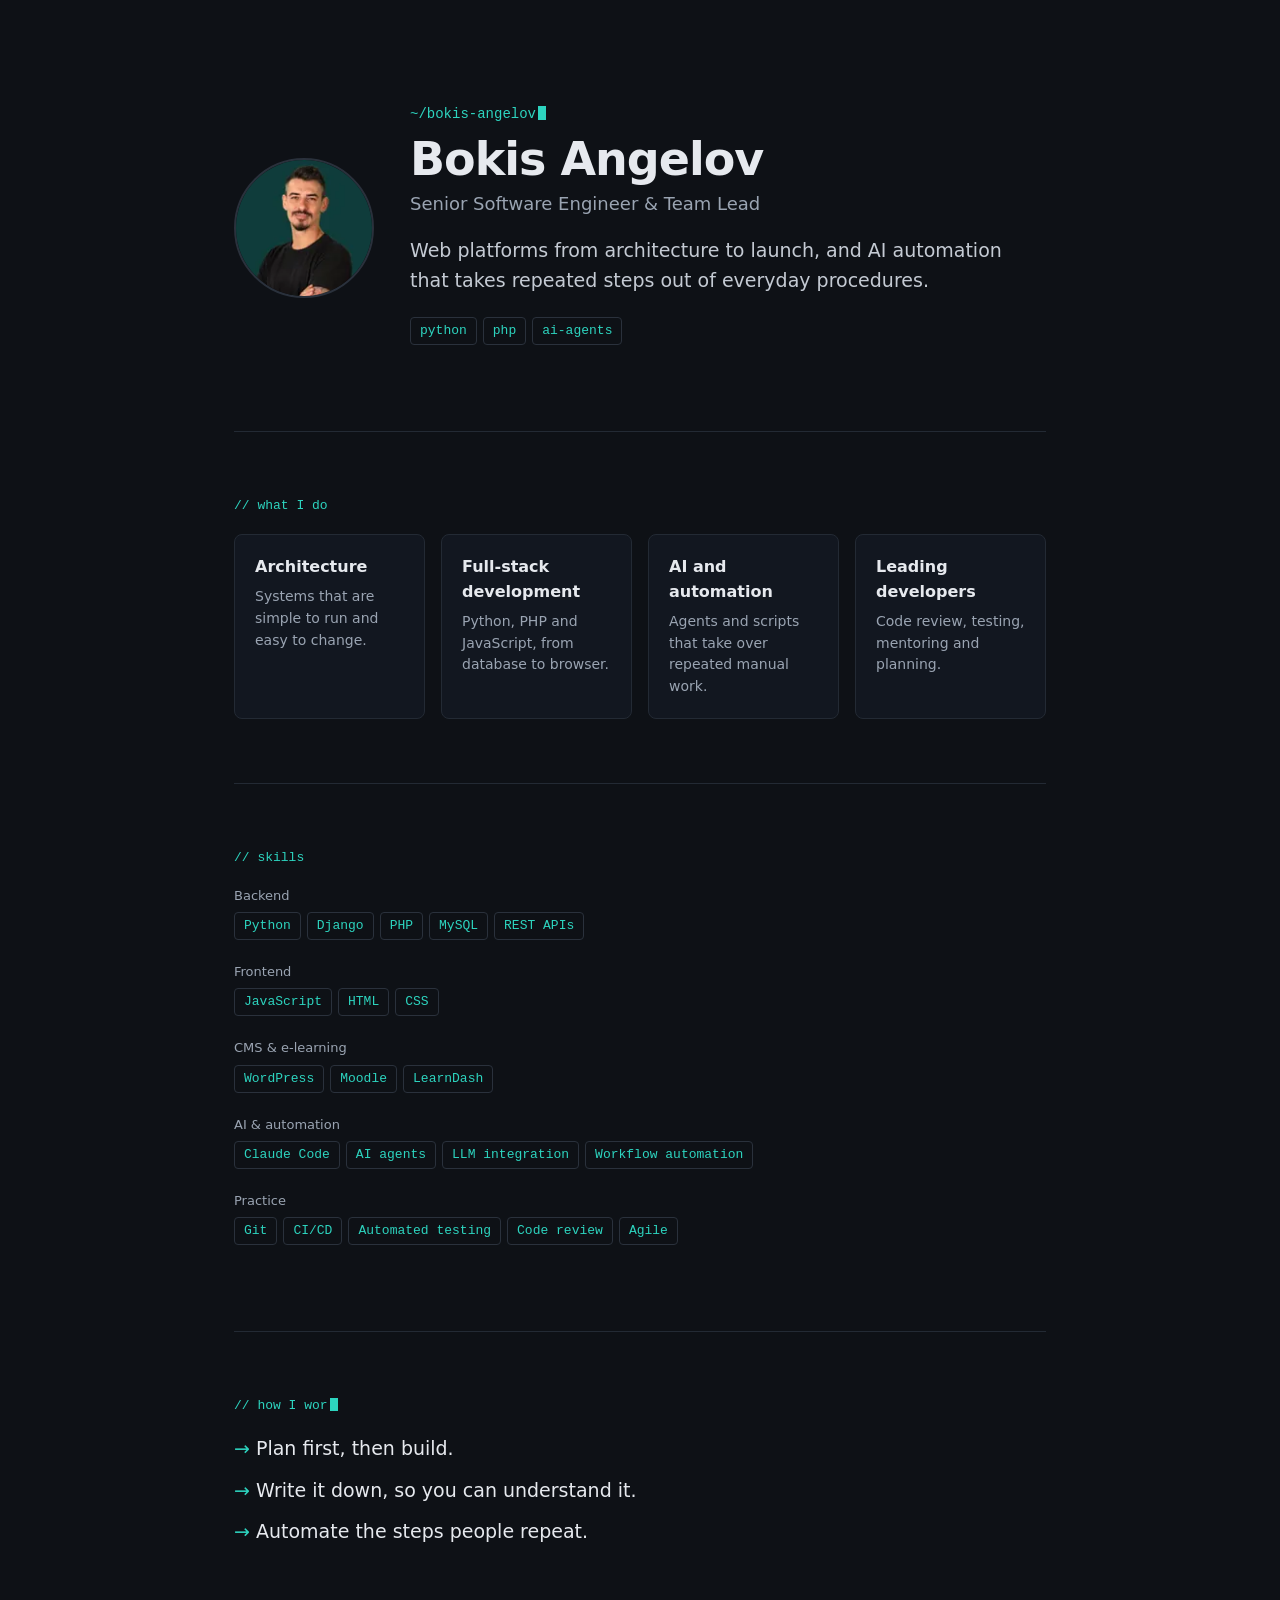
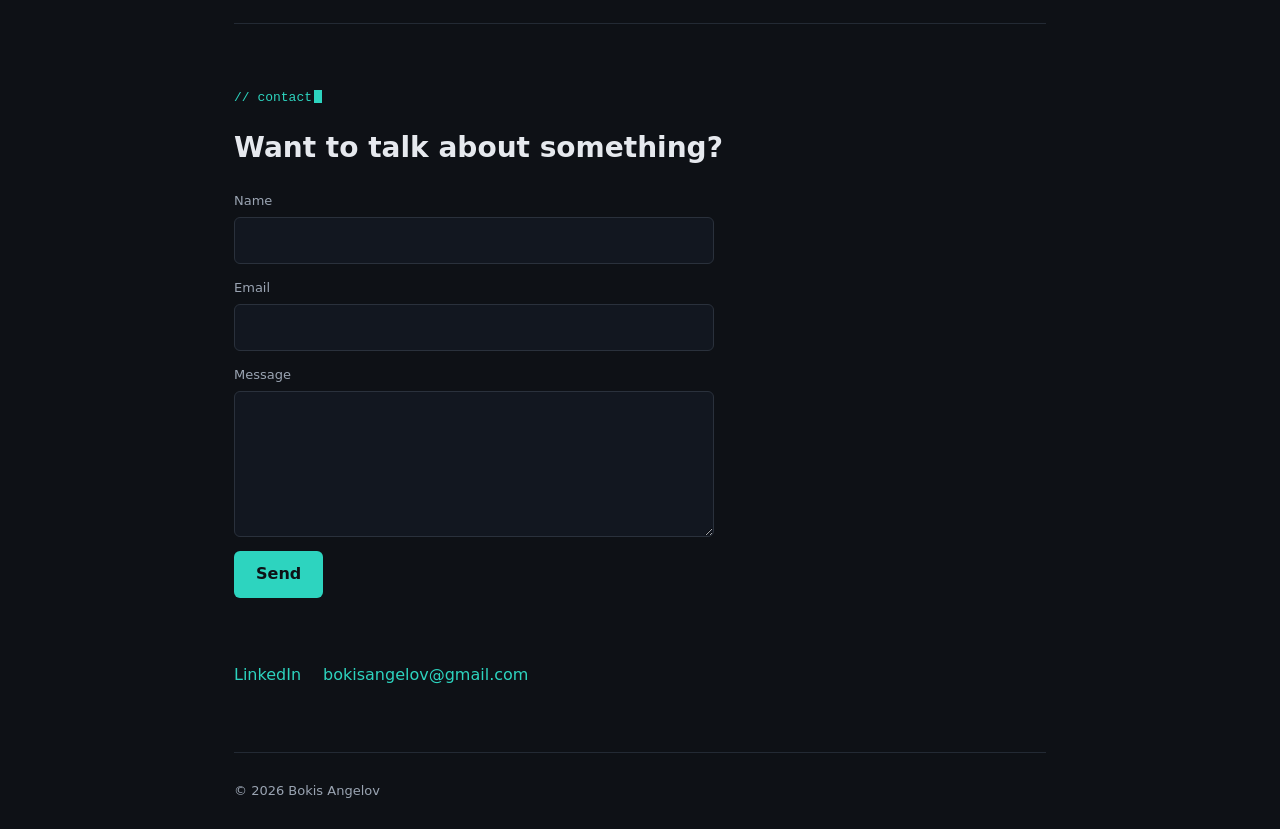
==== index.html @ 65fab708 "feat: type section labels when they scroll into view Co-Authored-By: Claude Opus 5.5 <noreply@anthro" ====
<!doctype html>
<html lang="en">
<head>
  <meta charset="utf-8">
  <meta name="viewport" content="width=device-width, initial-scale=1">
  <script>document.documentElement.classList.add('js'); window.jsFallback = setTimeout(function () { document.documentElement.classList.remove('js') }, 3000)</script>
  <title>Bokis Angelov — Senior Software Engineer &amp; Team Lead</title>
  <meta name="description" content="Senior software engineer and team lead. Web platforms from architecture to launch, and AI automation for everyday procedures.">
  <link rel="canonical" href="https://bokisangelov.com/">
  <meta property="og:type" content="website">
  <meta property="og:title" content="Bokis Angelov — Senior Software Engineer &amp; Team Lead">
  <meta property="og:description" content="Web platforms from architecture to launch, and AI automation that takes repeated steps out of everyday procedures.">
  <meta property="og:image" content="https://bokisangelov.com/img/og.png">
  <meta property="og:url" content="https://bokisangelov.com/">
  <meta name="twitter:card" content="summary_large_image">
  <meta name="theme-color" content="#0e1116">
  <link rel="icon" href="favicon.ico" sizes="any">
  <link rel="icon" href="favicon.svg" type="image/svg+xml">
  <link rel="apple-touch-icon" href="apple-touch-icon.png">
  <link rel="stylesheet" href="css/style.css">
  <script src="js/main.js" defer></script>
</head>
<body>
  <main class="wrap">

    <header class="hero">
      <picture>
        <source type="image/webp" srcset="img/photo-140.webp 1x, img/photo-280.webp 2x">
        <img class="photo" src="img/photo-140.jpg" srcset="img/photo-280.jpg 2x" width="140" height="140" alt="Bokis Angelov">
      </picture>
      <div>
        <p class="path mono"><span id="typed">~/bokis-angelov</span><span class="cursor" aria-hidden="true"></span></p>
        <h1>Bokis Angelov</h1>
        <p class="sub">Senior Software Engineer &amp; Team Lead</p>
        <p class="lead">Web platforms from architecture to launch, and AI automation that takes repeated steps out of everyday procedures.</p>
        <ul class="tags" aria-label="Focus">
          <li class="tag">python</li><li class="tag">php</li><li class="tag">ai-agents</li>
        </ul>
      </div>
    </header>

    <section aria-labelledby="h-what">
      <h2 id="h-what" class="label reveal" data-type>// what I do</h2>
      <div class="grid">
        <article class="box reveal"><h3>Architecture</h3><p>Systems that are simple to run and easy to change.</p></article>
        <article class="box reveal"><h3>Full-stack development</h3><p>Python, PHP and JavaScript, from database to browser.</p></article>
        <article class="box reveal"><h3>AI and automation</h3><p>Agents and scripts that take over repeated manual work.</p></article>
        <article class="box reveal"><h3>Leading developers</h3><p>Code review, testing, mentoring and planning.</p></article>
      </div>
    </section>

    <section aria-labelledby="h-skills">
      <h2 id="h-skills" class="label reveal" data-type>// skills</h2>
      <dl class="skills">
        <div class="row reveal"><dt>Backend</dt><dd><span class="tag">Python</span><span class="tag">Django</span><span class="tag">PHP</span><span class="tag">MySQL</span><span class="tag">REST APIs</span></dd></div>
        <div class="row reveal"><dt>Frontend</dt><dd><span class="tag">JavaScript</span><span class="tag">HTML</span><span class="tag">CSS</span></dd></div>
        <div class="row reveal"><dt>CMS &amp; e-learning</dt><dd><span class="tag">WordPress</span><span class="tag">Moodle</span><span class="tag">LearnDash</span></dd></div>
        <div class="row reveal"><dt>AI &amp; automation</dt><dd><span class="tag">Claude Code</span><span class="tag">AI agents</span><span class="tag">LLM integration</span><span class="tag">Workflow automation</span></dd></div>
        <div class="row reveal"><dt>Practice</dt><dd><span class="tag">Git</span><span class="tag">CI/CD</span><span class="tag">Automated testing</span><span class="tag">Code review</span><span class="tag">Agile</span></dd></div>
      </dl>
    </section>

    <section class="how" aria-labelledby="h-how">
      <h2 id="h-how" class="label reveal" data-type>// how I work</h2>
      <ul>
        <li class="reveal">Plan first, then build.</li>
        <li class="reveal">Write it down, so you can understand it.</li>
        <li class="reveal">Automate the steps people repeat.</li>
      </ul>
    </section>

    <section aria-labelledby="h-contact">
      <p class="label reveal" data-type>// contact</p>
      <h2 id="h-contact" class="reveal">Want to talk about something?</h2>
      <form id="contact-form" class="reveal" action="https://api.web3forms.com/submit" method="POST">
        <input type="hidden" name="access_key" value="5f452f17-3522-4681-bc66-075861c9c717">
        <input type="hidden" name="subject" value="New message from bokisangelov.com">
        <input type="hidden" name="from_name" value="bokisangelov.com">
        <input type="checkbox" name="botcheck" class="hp" tabindex="-1" autocomplete="off" aria-hidden="true">
        <label for="f-name">Name</label>
        <input id="f-name" name="name" type="text" autocomplete="name" required>
        <label for="f-email">Email</label>
        <input id="f-email" name="email" type="email" autocomplete="email" required>
        <label for="f-message">Message</label>
        <textarea id="f-message" name="message" rows="5" required></textarea>
        <button type="submit">Send</button>
        <p id="form-status" role="status" aria-live="polite"></p>
      </form>
      <p class="links reveal">
        <a href="https://www.linkedin.com/in/bokis-angelov/" rel="me">LinkedIn</a>
        <a href="mailto:bokisangelov@gmail.com">bokisangelov@gmail.com</a>
      </p>
    </section>

  </main>
  <footer class="wrap"><p>© 2026 Bokis Angelov</p></footer>
</body>
</html>
---- css/style.css ----
:root {
  --bg: #0e1116;
  --block: #121720;
  --line: #232a34;
  --line-2: #2a313c;
  --text: #e6e9ee;
  --muted: #9aa4b2;
  --soft: #c4cad3;
  --accent: #2dd4bf;
  --mono: ui-monospace, "Cascadia Code", Consolas, "SFMono-Regular", Menlo, monospace;
  color-scheme: dark;
}

*, *::before, *::after { box-sizing: border-box; }

body {
  margin: 0;
  background: var(--bg);
  color: var(--text);
  font: 16px/1.55 system-ui, -apple-system, "Segoe UI", Roboto, "Helvetica Neue", Arial, sans-serif;
  -webkit-font-smoothing: antialiased;
}

.wrap { max-width: 860px; margin: 0 auto; padding: 0 24px; }
.mono { font-family: var(--mono); }

a { color: var(--accent); text-decoration: none; }
a:hover { text-decoration: underline; }
:focus-visible { outline: 2px solid var(--accent); outline-offset: 3px; border-radius: 4px; }

ul { list-style: none; margin: 0; padding: 0; }

/* --- hero --- */
.hero {
  display: flex;
  gap: 36px;
  align-items: center;
  padding: 104px 0 80px;
  border-bottom: 1px solid var(--line);
}
.photo {
  display: block;
  width: 140px;
  height: 140px;
  border-radius: 50%;
  border: 2px solid var(--line-2);
}
.path { color: var(--accent); font-size: 14px; margin: 0; min-height: 1.55em; }
h1 { font-size: 46px; line-height: 1.1; letter-spacing: -1px; margin: 8px 0 6px; }
.sub { color: var(--muted); font-size: 18px; margin: 0; }
.lead { color: var(--soft); font-size: 19px; max-width: 600px; margin: 18px 0 0; }
.tags { display: flex; flex-wrap: wrap; margin-top: 22px; }

.tag {
  display: inline-block;
  font-family: var(--mono);
  font-size: 13px;
  color: var(--accent);
  border: 1px solid var(--line-2);
  border-radius: 4px;
  padding: 3px 9px;
  margin: 0 6px 6px 0;
}

/* --- sections --- */
section { padding: 64px 0; border-bottom: 1px solid var(--line); }
.label {
  font-family: var(--mono);
  font-size: 13px;
  font-weight: 400;
  color: var(--accent);
  margin: 0 0 18px;
  min-height: 1.55em;
}
section h2:not(.label) { font-size: 28px; margin: 0 0 22px; }

.grid { display: grid; grid-template-columns: repeat(auto-fit, minmax(180px, 1fr)); gap: 16px; }
.box {
  background: var(--block);
  border: 1px solid var(--line);
  border-radius: 8px;
  padding: 20px;
}
.box h3 { font-size: 16px; margin: 0 0 6px; }
.box p { color: var(--muted); font-size: 14px; margin: 0; }

.skills { margin: 0; }
.row { margin-bottom: 16px; }
.row dt { color: var(--muted); font-size: 13px; margin-bottom: 6px; }
.row dd { margin: 0; }

.how li { font-size: 19px; margin-bottom: 12px; }
.how li::before { content: "→ "; color: var(--accent); }

/* --- contact --- */
form { max-width: 480px; }
label { display: block; color: var(--muted); font-size: 13px; margin: 0 0 6px; }
input, textarea {
  display: block;
  width: 100%;
  background: var(--block);
  color: var(--text);
  border: 1px solid var(--line-2);
  border-radius: 6px;
  padding: 10px 12px;
  font: inherit;
  margin: 0 0 14px;
}
textarea { resize: vertical; }
input:focus, textarea:focus { outline: none; border-color: var(--accent); }
.hp { position: absolute; left: -9999px; width: 1px; height: 1px; opacity: 0; }

button {
  background: var(--accent);
  color: var(--bg);
  border: 0;
  border-radius: 6px;
  padding: 11px 22px;
  font: inherit;
  font-weight: 700;
  cursor: pointer;
}
button:hover { filter: brightness(1.1); }
button:disabled { opacity: .6; cursor: wait; }

#form-status { min-height: 1.55em; margin: 14px 0 0; color: var(--muted); }
#form-status.ok { color: var(--accent); }
#form-status.err { color: #f59e8b; }

.links { margin: 26px 0 0; display: flex; flex-wrap: wrap; gap: 8px 22px; }

footer p { color: var(--muted); font-size: 13px; margin: 0; padding: 28px 0; }

/* --- phones --- */
@media (max-width: 640px) {
  .hero { flex-direction: column; align-items: flex-start; gap: 24px; padding: 64px 0 56px; }
  .photo { width: 112px; height: 112px; }
  h1 { font-size: 36px; }
  .lead { font-size: 17px; }
  section { padding: 48px 0; }
  .grid { grid-template-columns: 1fr 1fr; }
}
@media (max-width: 420px) {
  .grid { grid-template-columns: 1fr; }
}

/* --- motion (off for prefers-reduced-motion) --- */
.cursor {
  display: inline-block;
  width: 8px;
  height: 1em;
  margin-left: 2px;
  vertical-align: -2px;
  background: var(--accent);
}
@media (prefers-reduced-motion: no-preference) {
  .cursor { animation: blink 1s steps(1) infinite; }
  @keyframes blink { 50% { opacity: 0; } }

  .js .reveal { opacity: 0; transform: translateY(16px); transition: opacity .6s ease, transform .6s ease; }
  .js .reveal.in { opacity: 1; transform: none; }
  .grid .reveal:nth-child(2), .how li:nth-child(2) { transition-delay: .08s; }
  .grid .reveal:nth-child(3), .how li:nth-child(3) { transition-delay: .16s; }
  .grid .reveal:nth-child(4) { transition-delay: .24s; }

  .box { transition: border-color .25s, transform .25s; }
  .box:hover { border-color: var(--accent); }
  .js .box.reveal { transition: opacity .6s ease, transform .6s ease, border-color .25s; }
  .js .box.reveal.in:hover { transform: translateY(-2px); transition-delay: 0s; }
  .tag { transition: background-color .2s; }
  .tag:hover { background: #13302d; }
  input, textarea, button { transition: border-color .2s, filter .2s; }
}
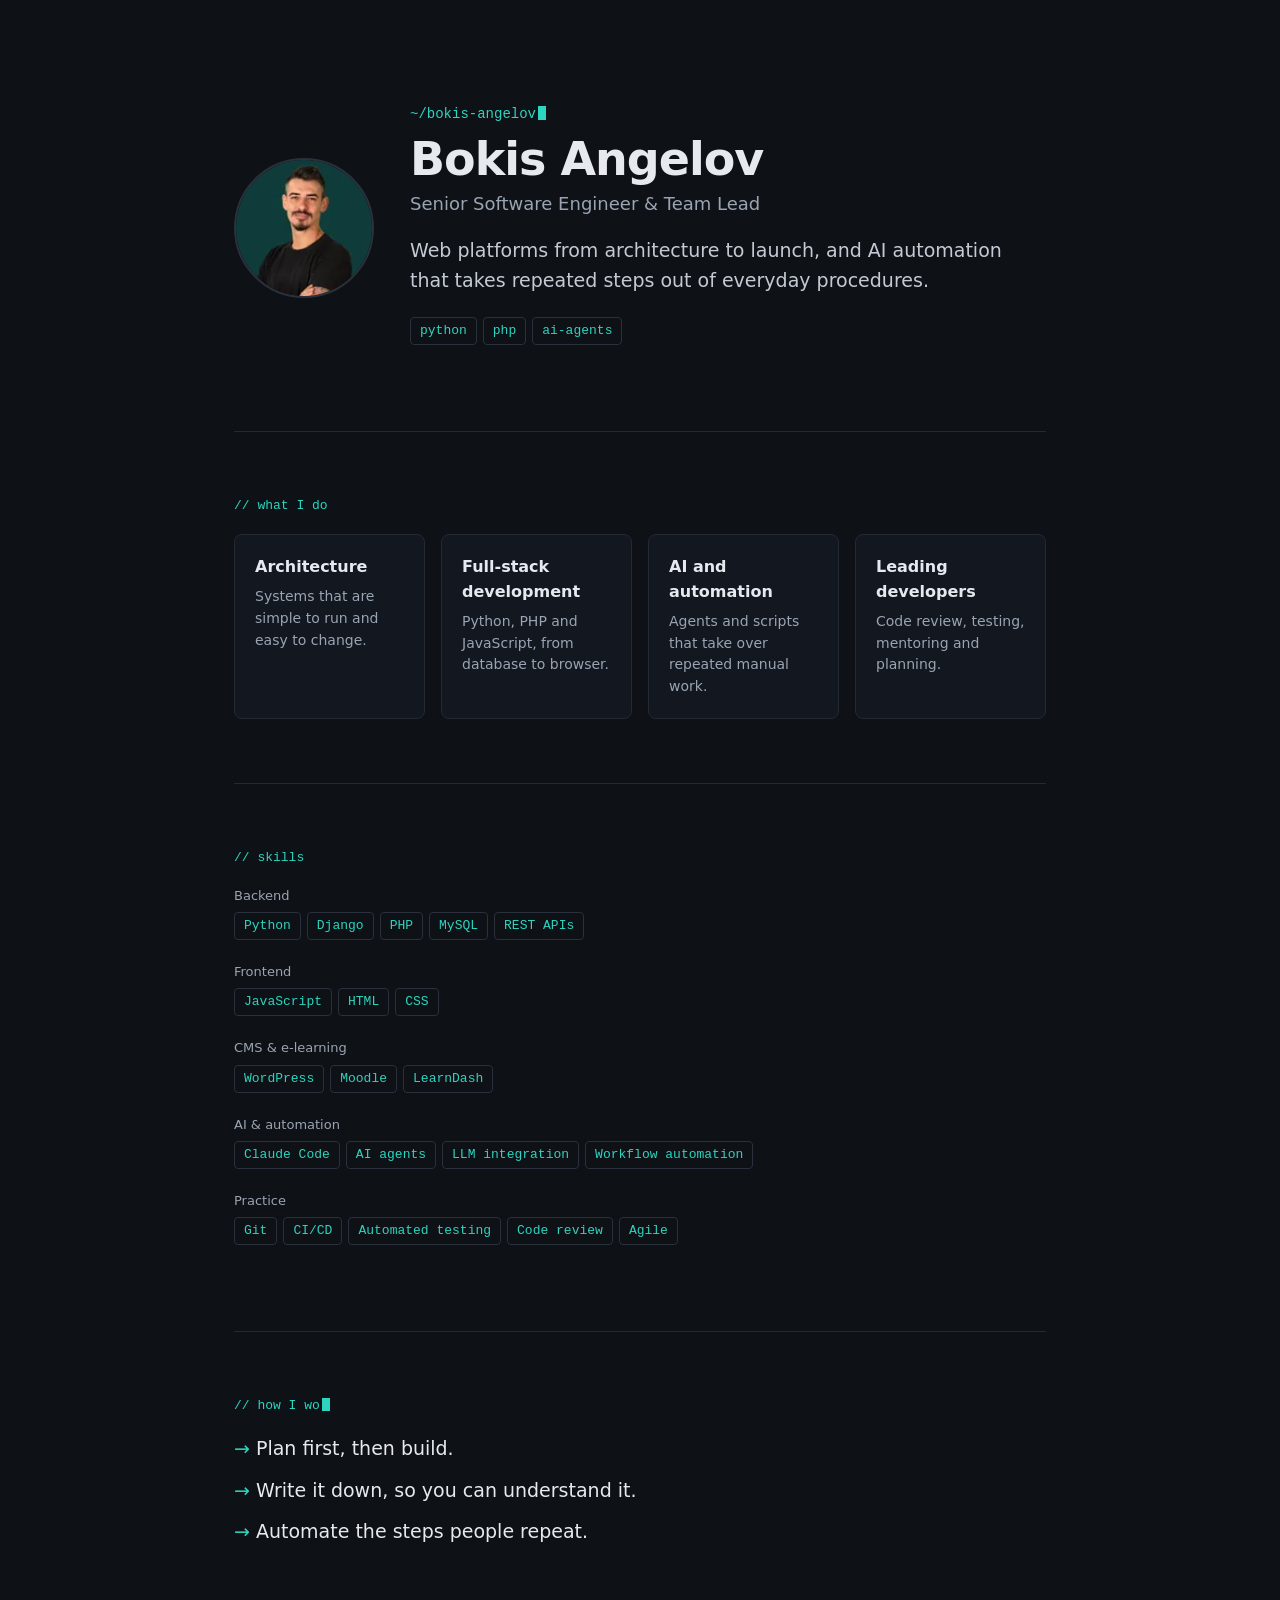
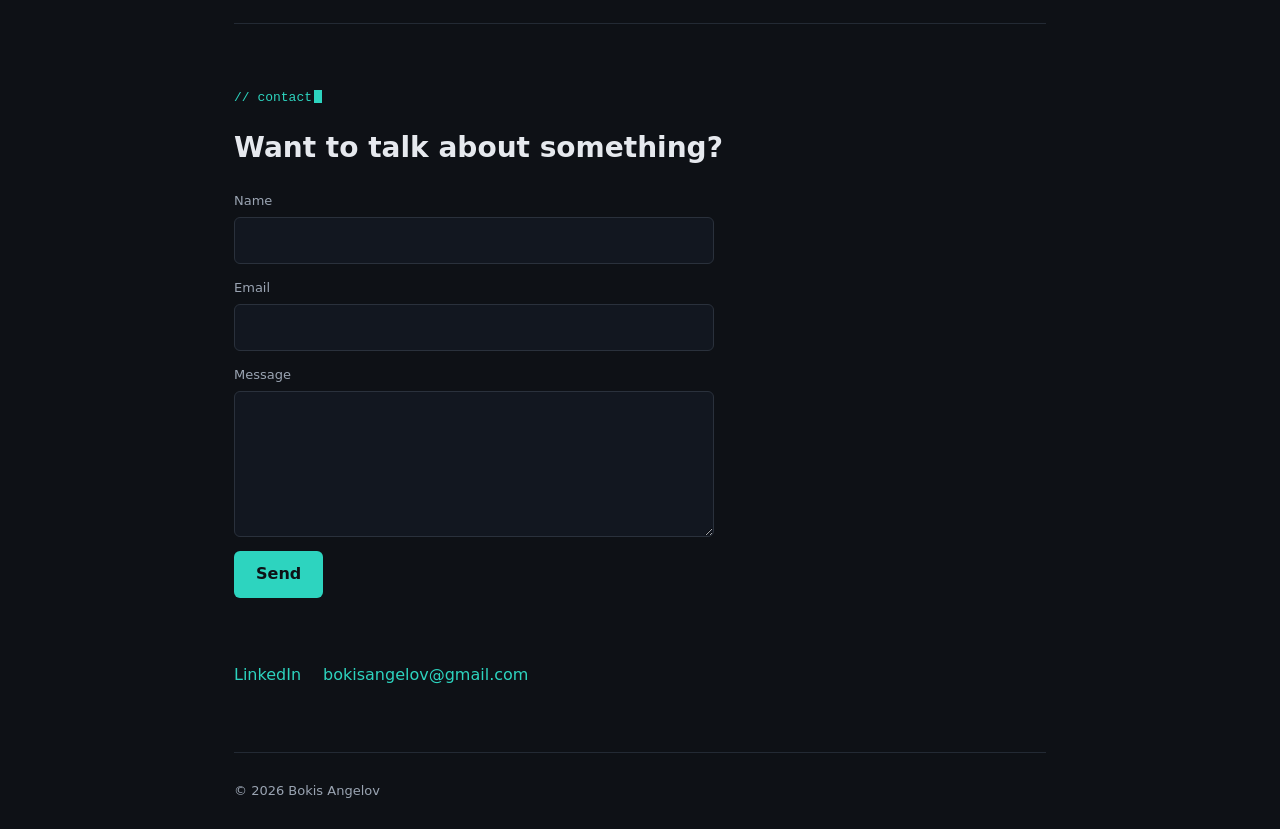
==== commit 273dba5e: "feat: GoatCounter analytics (cookie-free) Co-Authored-By: Claude Opus 5.5 <noreply@anthropic.com>" ====
--- a/index.html
+++ b/index.html
@@ -94,5 +94,6 @@
 
   </main>
   <footer class="wrap"><p>© 2026 Bokis Angelov</p></footer>
+  <script data-goatcounter="https://bokis.goatcounter.com/count" async src="https://gc.zgo.at/count.js"></script>
 </body>
 </html>
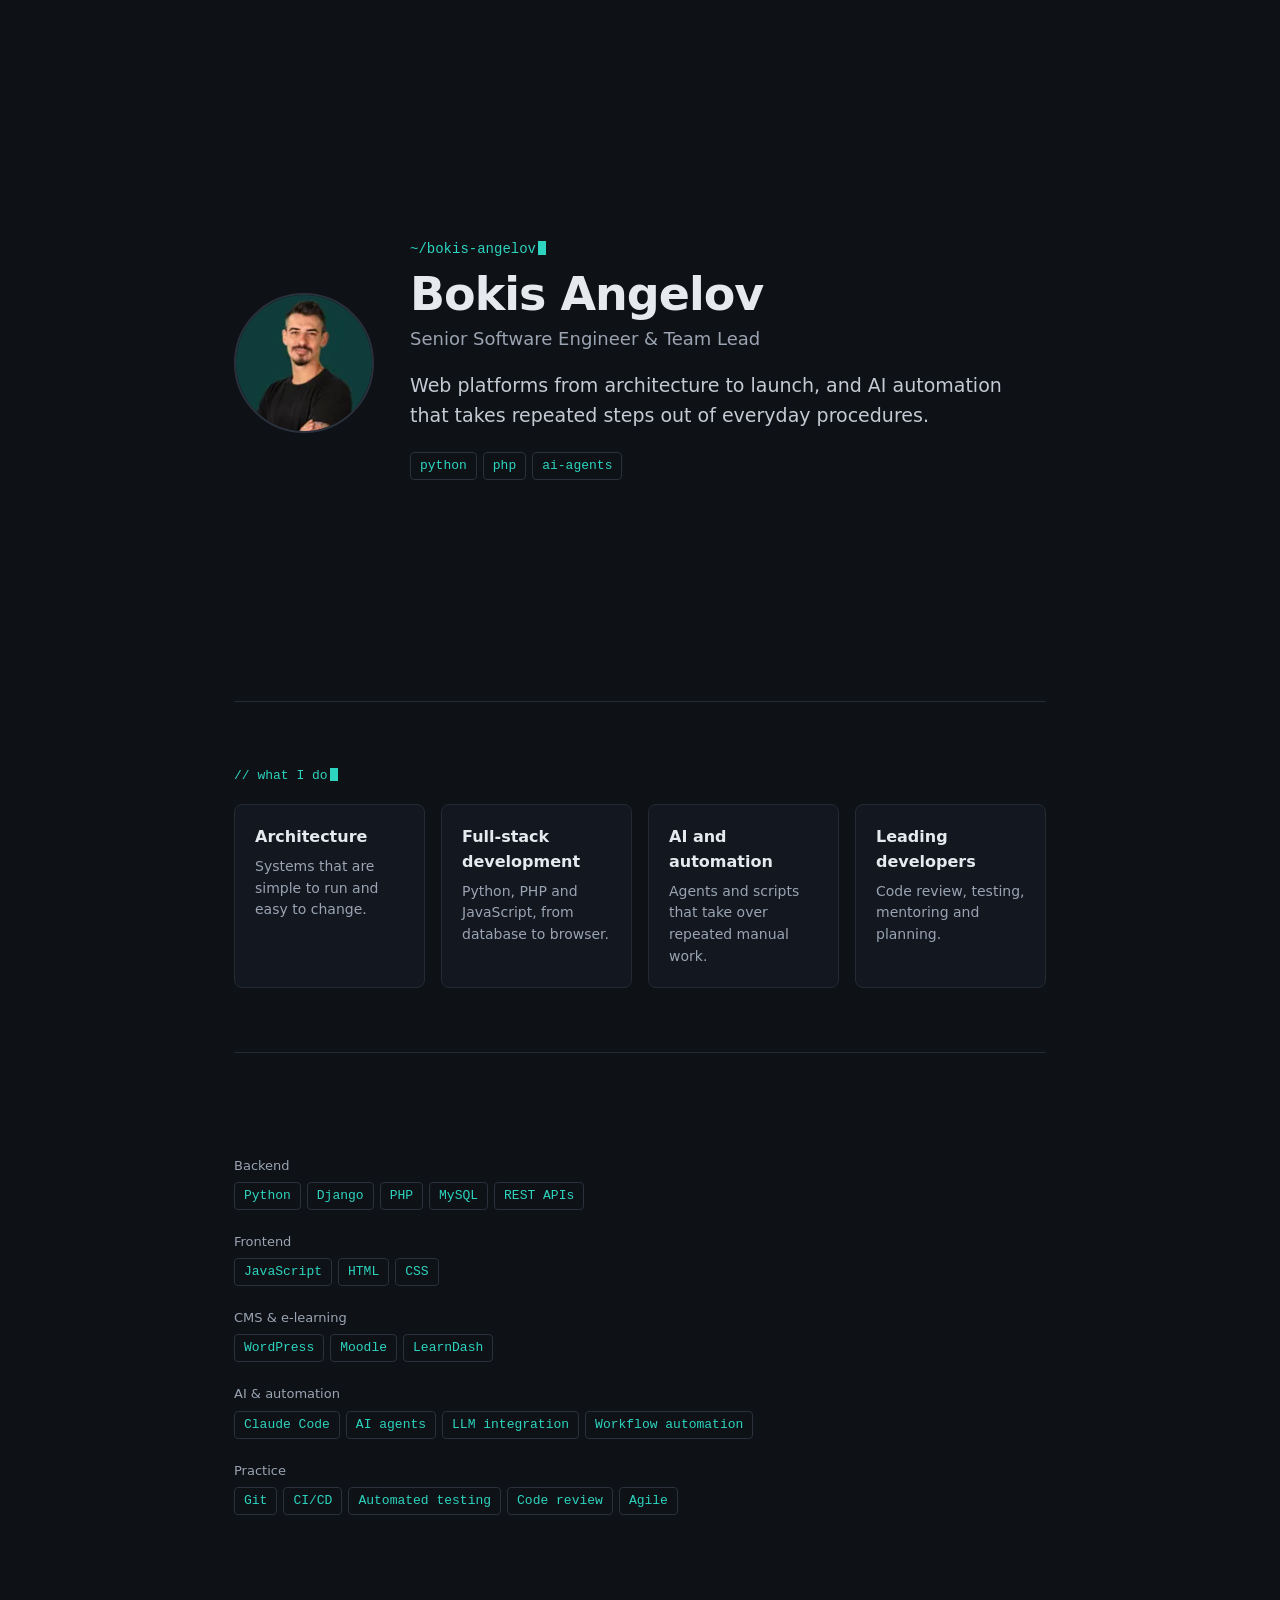
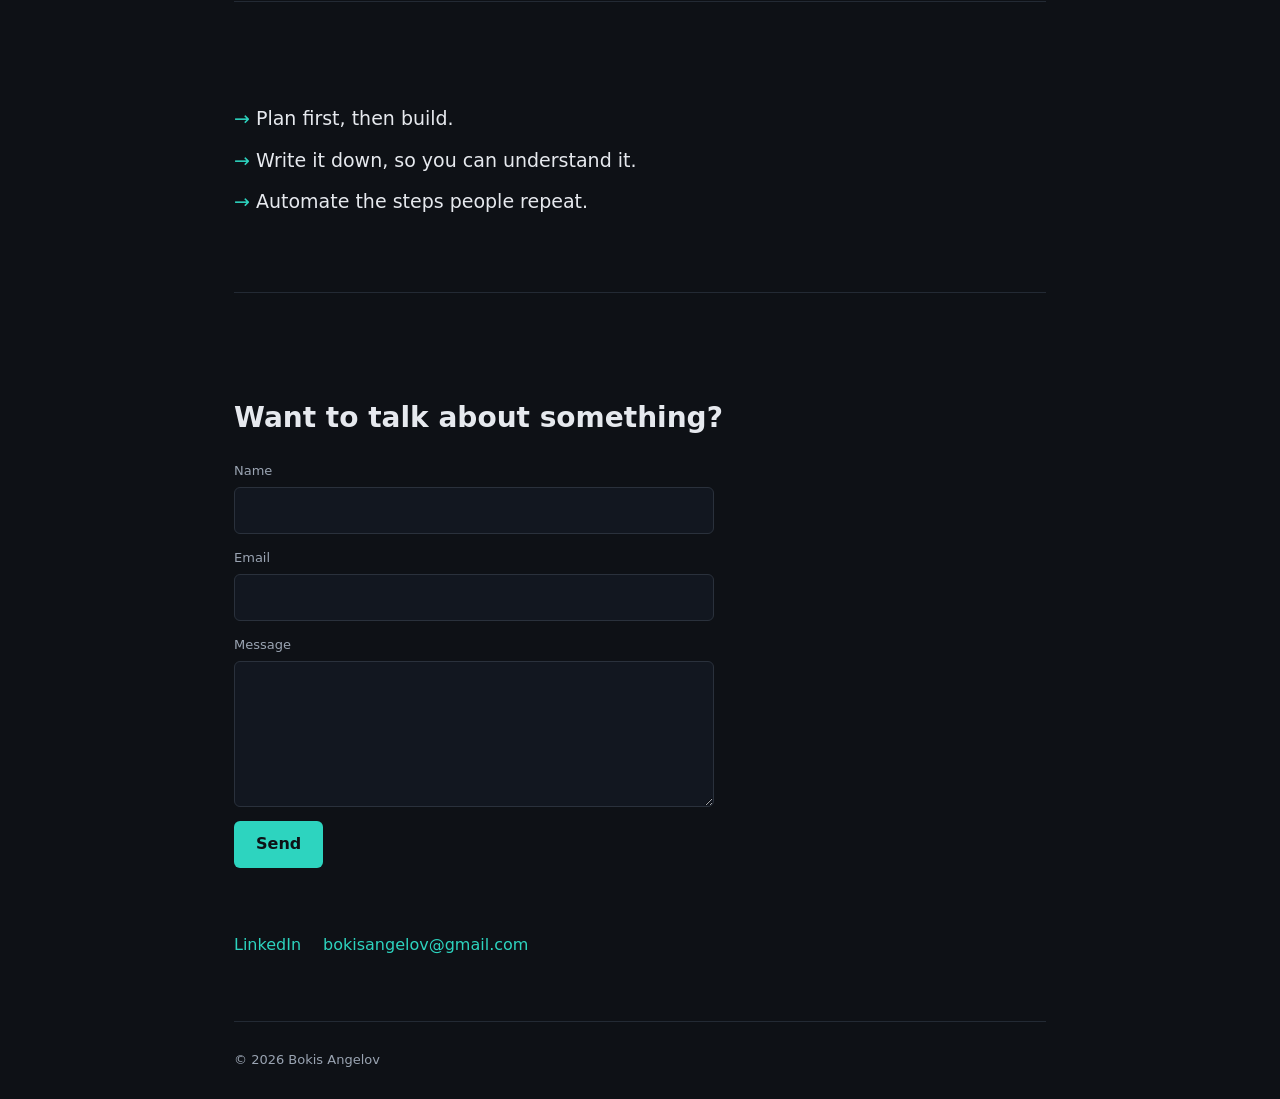
==== commit 061318c6: "fix: no-JS thank-you page, silent arrow for screen readers, 404 h1 Co-Authored-By: Claude Opus 5.5 <" ====
--- a/index.html
+++ b/index.html
@@ -76,6 +76,7 @@
         <input type="hidden" name="access_key" value="5f452f17-3522-4681-bc66-075861c9c717">
         <input type="hidden" name="subject" value="New message from bokisangelov.com">
         <input type="hidden" name="from_name" value="bokisangelov.com">
+        <input type="hidden" name="redirect" value="https://bokisangelov.com/thanks.html">
         <input type="checkbox" name="botcheck" class="hp" tabindex="-1" autocomplete="off" aria-hidden="true">
         <label for="f-name">Name</label>
         <input id="f-name" name="name" type="text" autocomplete="name" required>
--- a/css/style.css
+++ b/css/style.css
@@ -35,6 +35,9 @@
   display: flex;
   gap: 36px;
   align-items: center;
+  /* Tall enough that only the first section label is in view on load. */
+  min-height: 78vh;
+  min-height: 78svh;
   padding: 104px 0 80px;
   border-bottom: 1px solid var(--line);
 }
@@ -90,7 +93,7 @@
 .row dd { margin: 0; }
 
 .how li { font-size: 19px; margin-bottom: 12px; }
-.how li::before { content: "→ "; color: var(--accent); }
+.how li::before { content: "→ " / ""; color: var(--accent); }
 
 /* --- contact --- */
 form { max-width: 480px; }
@@ -133,7 +136,7 @@
 
 /* --- phones --- */
 @media (max-width: 640px) {
-  .hero { flex-direction: column; align-items: flex-start; gap: 24px; padding: 64px 0 56px; }
+  .hero { flex-direction: column; align-items: flex-start; justify-content: center; gap: 24px; padding: 64px 0 56px; }
   .photo { width: 112px; height: 112px; }
   h1 { font-size: 36px; }
   .lead { font-size: 17px; }
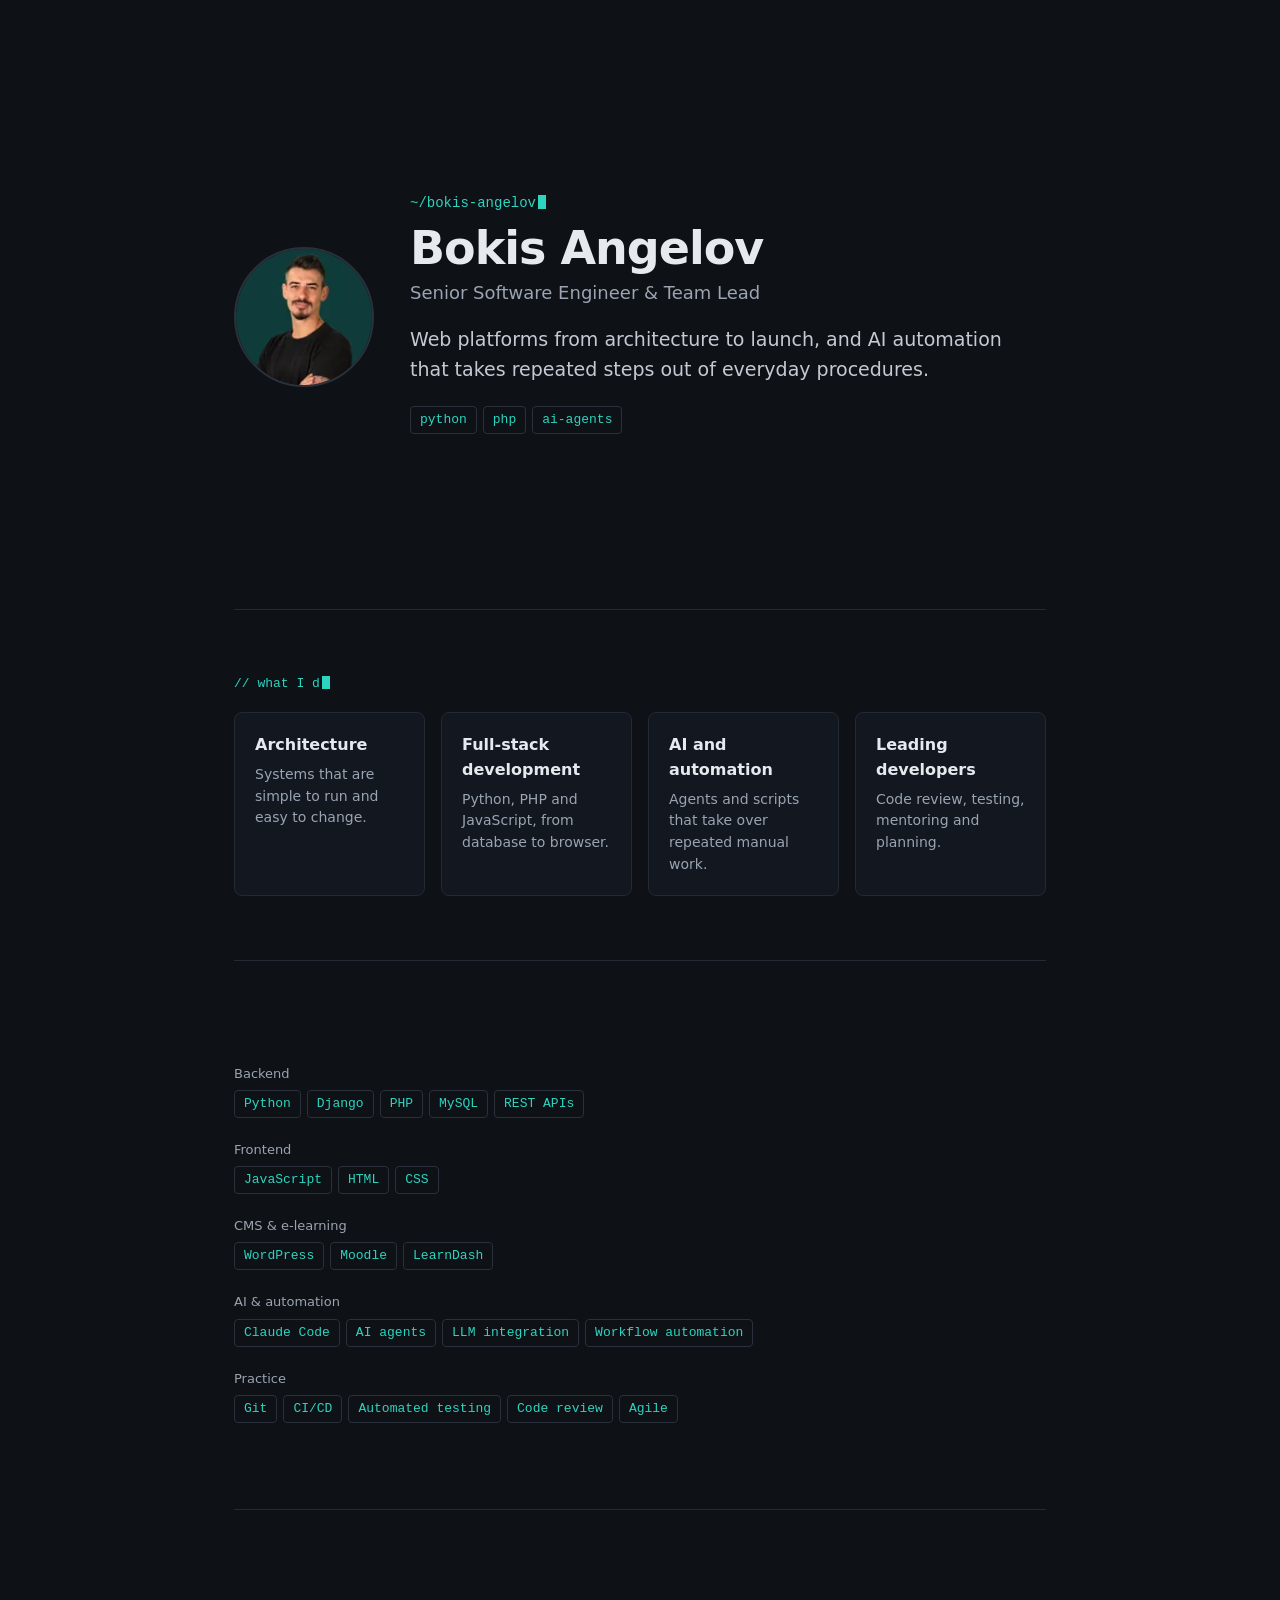
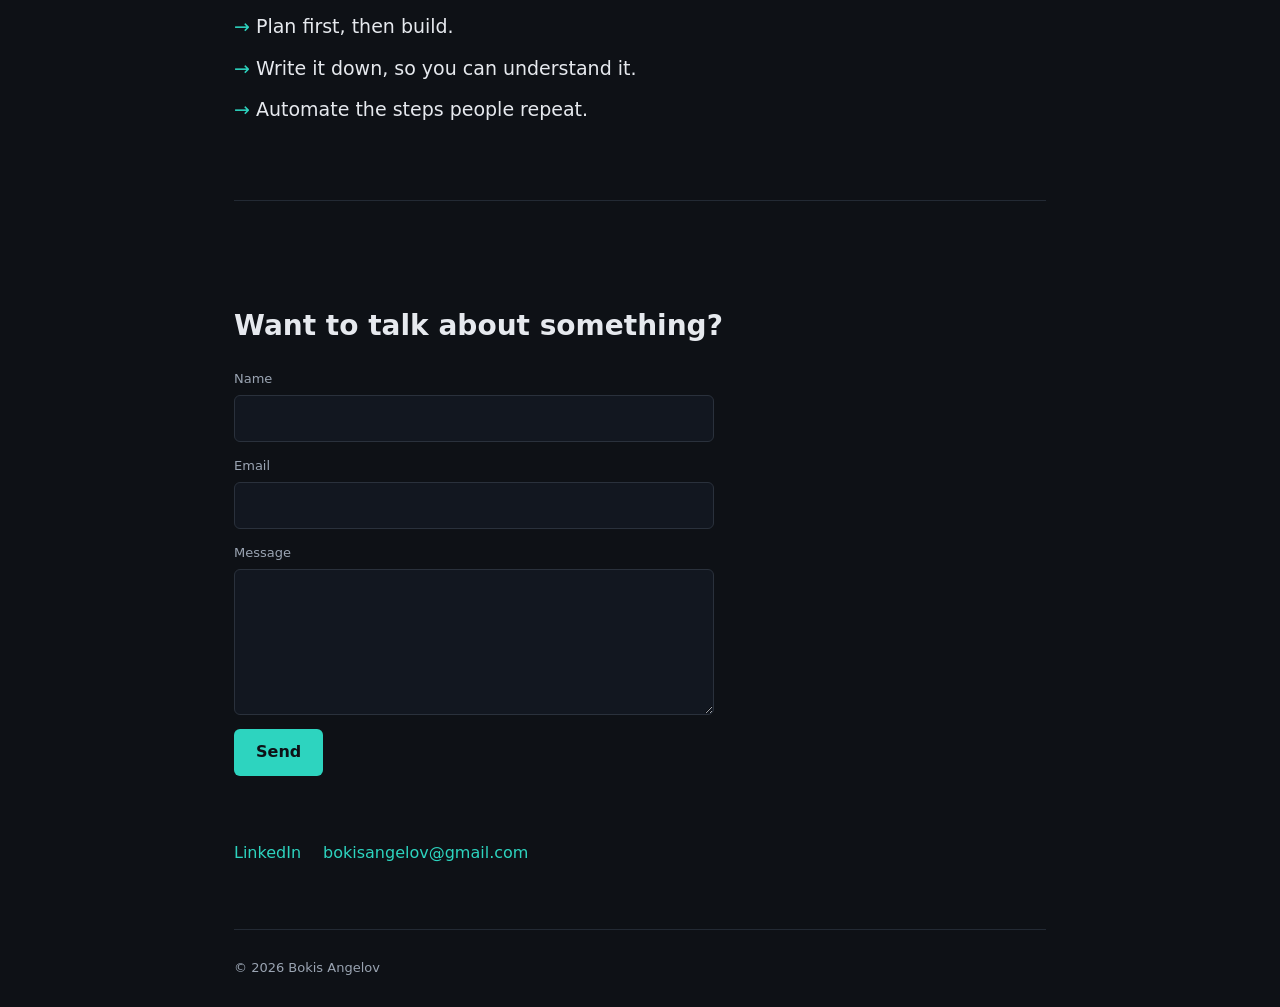
==== commit 8e3e89ea: "feat: open external links in a new tab Co-Authored-By: Claude Opus 5.5 <noreply@anthropic.com>" ====
--- a/index.html
+++ b/index.html
@@ -88,7 +88,7 @@
         <p id="form-status" role="status" aria-live="polite"></p>
       </form>
       <p class="links reveal">
-        <a href="https://www.linkedin.com/in/bokis-angelov/" rel="me">LinkedIn</a>
+        <a href="https://www.linkedin.com/in/bokis-angelov/" target="_blank" rel="me noopener">LinkedIn</a>
         <a href="mailto:bokisangelov@gmail.com">bokisangelov@gmail.com</a>
       </p>
     </section>
--- a/css/style.css
+++ b/css/style.css
@@ -35,10 +35,11 @@
   display: flex;
   gap: 36px;
   align-items: center;
-  /* Tall enough that only the first section label is in view on load. */
-  min-height: 78vh;
-  min-height: 78svh;
-  padding: 104px 0 80px;
+  /* Leaves room for the whole What I do section on the first screen;
+     290px = that section down to the bottom of its blocks, plus a small gap. */
+  min-height: calc(100vh - 290px);
+  min-height: calc(100svh - 290px);
+  padding: 72px 0 48px;
   border-bottom: 1px solid var(--line);
 }
 .photo {
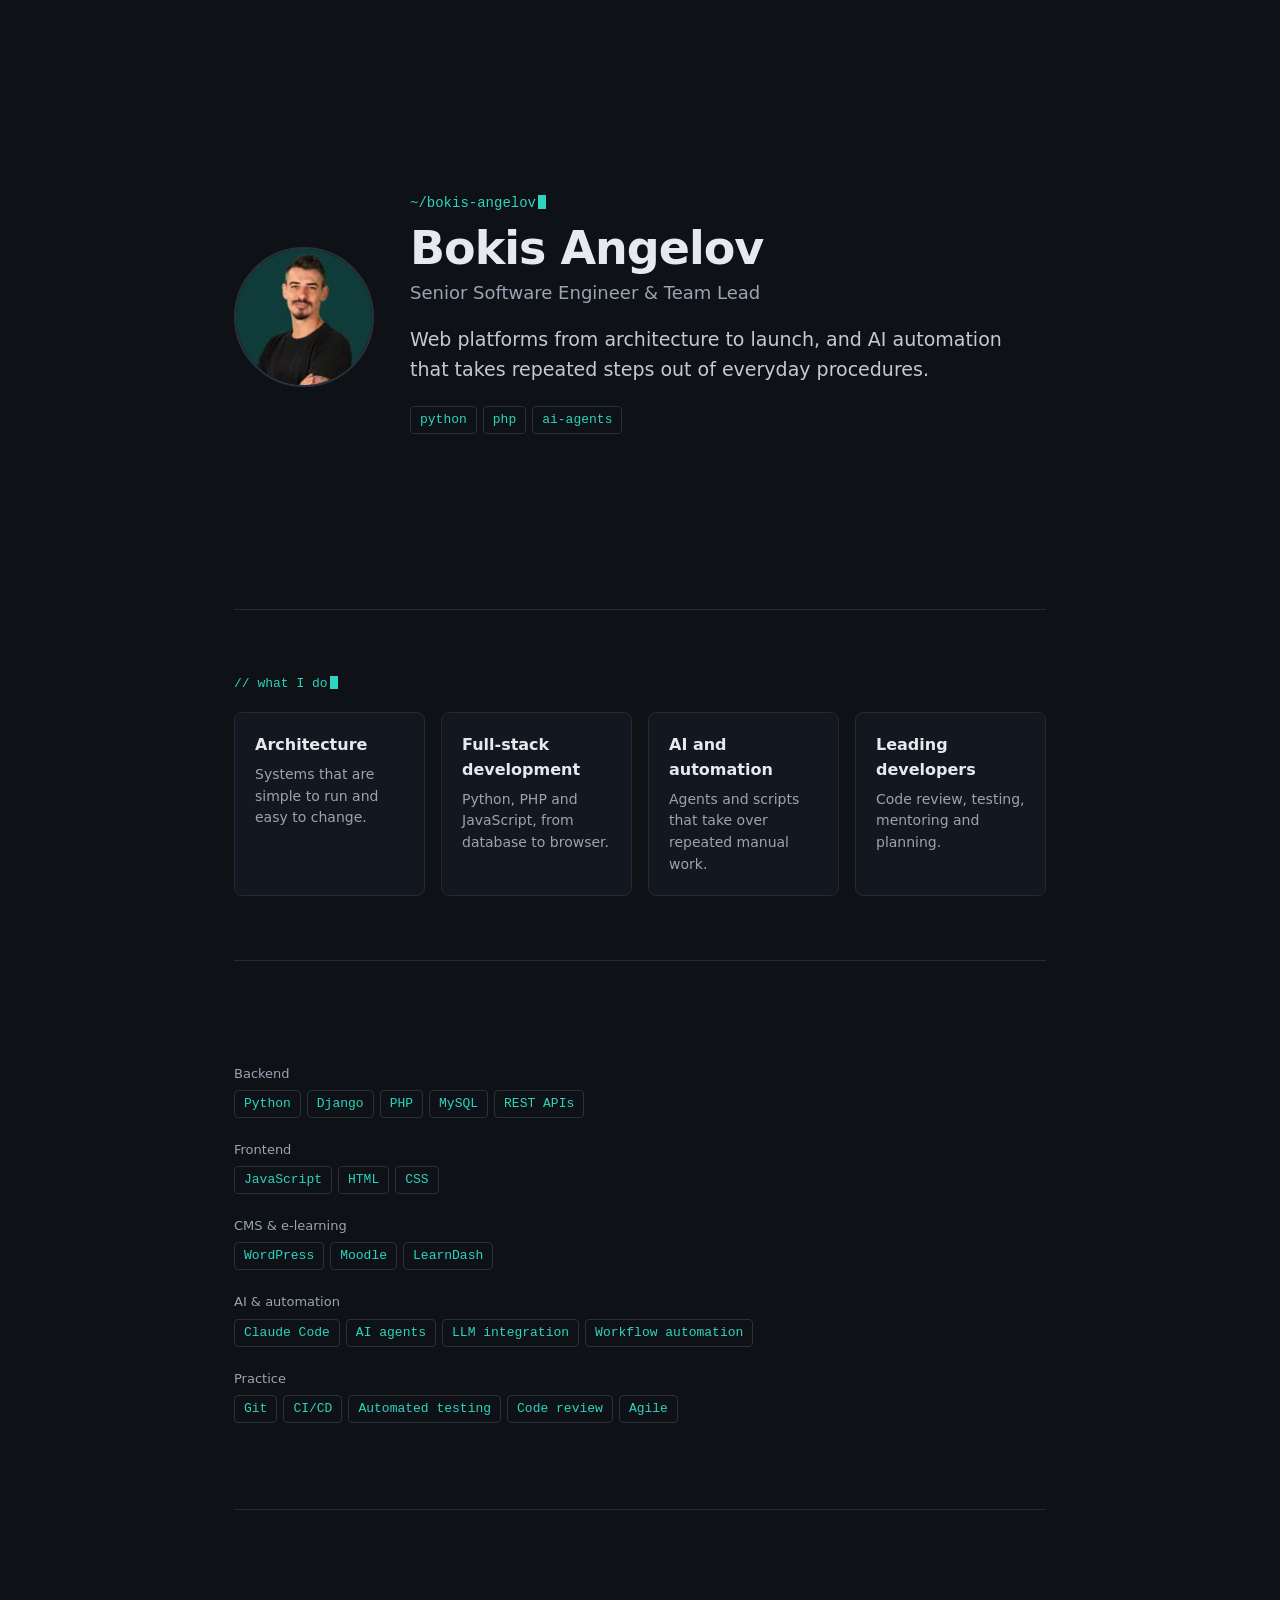
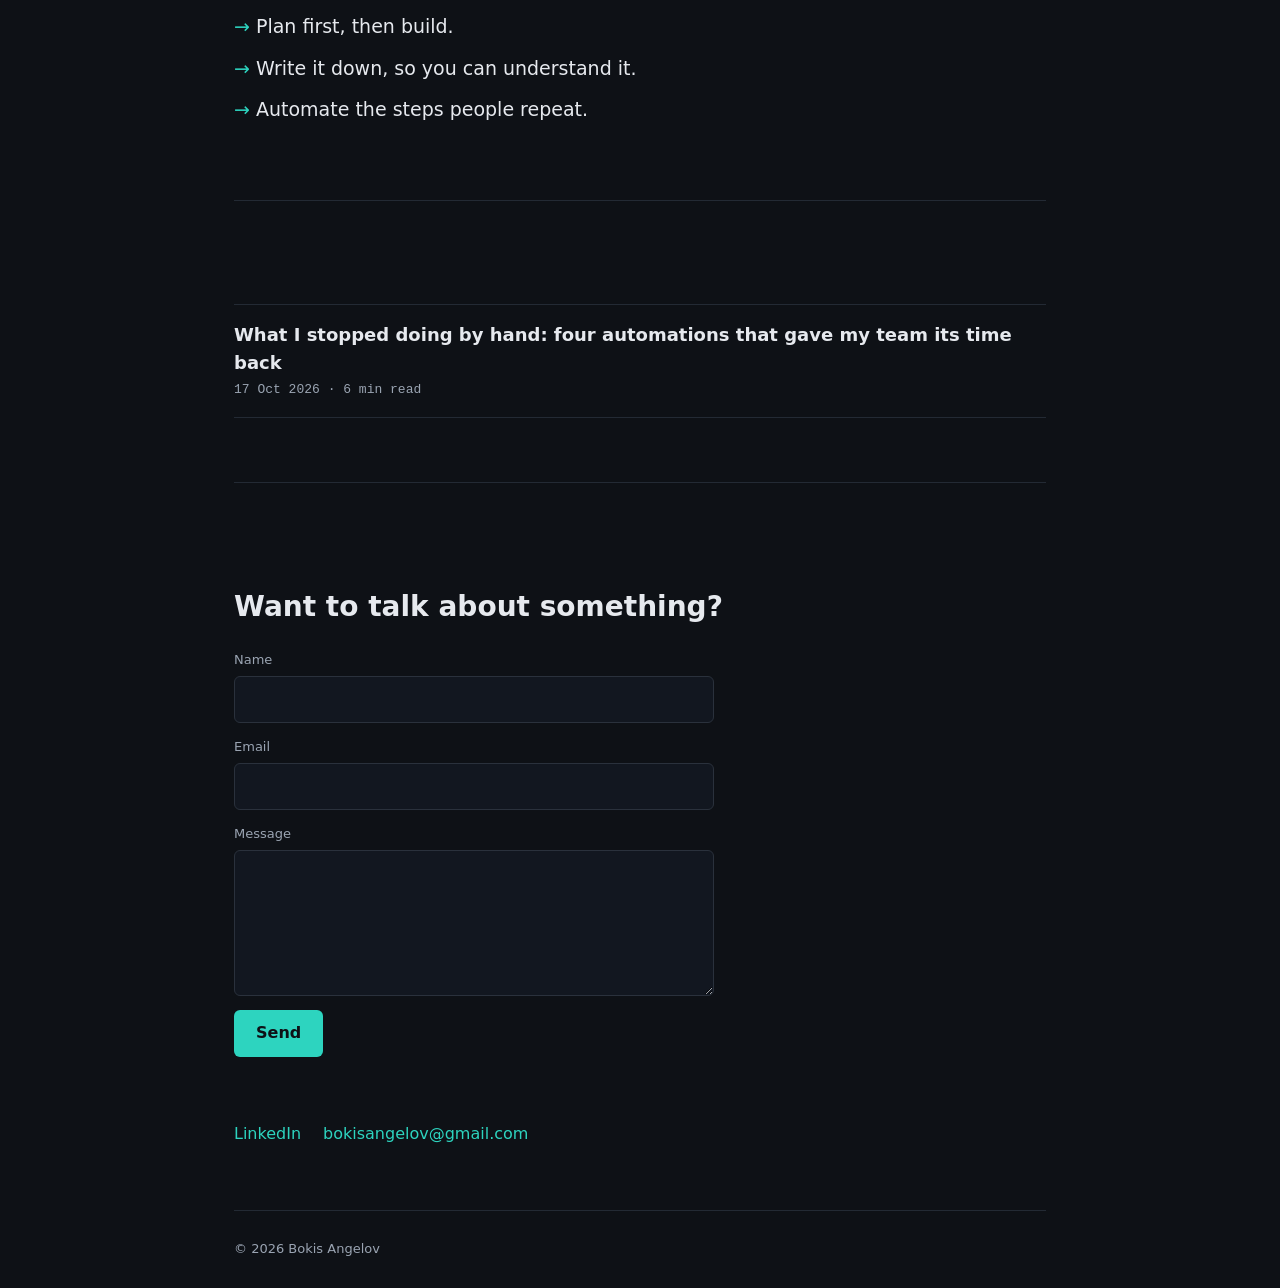
==== commit 85265b71: "feat: first article, linked from a writing section on the home page Articles are plain pages under a" ====
--- a/index.html
+++ b/index.html
@@ -69,6 +69,18 @@
       </ul>
     </section>
 
+    <section aria-labelledby="h-writing">
+      <h2 id="h-writing" class="label reveal" data-type>// writing</h2>
+      <ul class="posts">
+        <li class="reveal">
+          <a href="/articles/what-i-stopped-doing-by-hand/">
+            <span class="post-title">What I stopped doing by hand: four automations that gave my team its time back</span>
+            <span class="post-meta mono"><time datetime="2026-10-17">17 Oct 2026</time> · 6 min read</span>
+          </a>
+        </li>
+      </ul>
+    </section>
+
     <section aria-labelledby="h-contact">
       <p class="label reveal" data-type>// contact</p>
       <h2 id="h-contact" class="reveal">Want to talk about something?</h2>
--- a/css/style.css
+++ b/css/style.css
@@ -135,6 +135,30 @@
 
 footer p { color: var(--muted); font-size: 13px; margin: 0; padding: 28px 0; }
 
+/* --- writing list (home) --- */
+.posts li { border-top: 1px solid var(--line); }
+.posts li:last-child { border-bottom: 1px solid var(--line); }
+.posts a { display: block; padding: 16px 0; color: var(--text); }
+.posts a:hover { text-decoration: none; }
+.posts a:hover .post-title { color: var(--accent); }
+.post-title { display: block; font-size: 18px; font-weight: 600; }
+.post-meta { display: block; color: var(--muted); font-size: 13px; margin-top: 4px; }
+
+/* --- article page --- */
+.post { max-width: 680px; padding: 56px 0 64px; border-bottom: 1px solid var(--line); }
+.post .back { font-size: 14px; line-height: 1.55; margin: 0 0 40px; }
+.post .label { color: var(--accent); font-size: 13px; line-height: 1.55; margin: 0 0 12px; }
+.post h1 { font-size: 36px; letter-spacing: -.5px; margin: 0 0 32px; }
+.post h2 { font-size: 22px; margin: 44px 0 14px; }
+.post p { color: var(--soft); font-size: 17px; line-height: 1.7; margin: 0 0 18px; }
+.post strong { color: var(--text); }
+.post .table { overflow-x: auto; margin: 0 0 18px; }
+.post table { width: 100%; border-collapse: collapse; font-size: 15px; }
+.post th, .post td { text-align: left; padding: 10px 12px; border-bottom: 1px solid var(--line); vertical-align: top; }
+.post th { color: var(--muted); font-weight: 400; font-size: 13px; }
+.post td:last-child { color: var(--accent); }
+.post .post-end { margin-top: 40px; padding-top: 24px; border-top: 1px solid var(--line); }
+
 /* --- phones --- */
 @media (max-width: 640px) {
   .hero { flex-direction: column; align-items: flex-start; justify-content: center; gap: 24px; padding: 64px 0 56px; }
@@ -143,6 +167,9 @@
   .lead { font-size: 17px; }
   section { padding: 48px 0; }
   .grid { grid-template-columns: 1fr 1fr; }
+  .post { padding: 40px 0 48px; }
+  .post h1 { font-size: 28px; }
+  .post p { font-size: 16px; }
 }
 @media (max-width: 420px) {
   .grid { grid-template-columns: 1fr; }
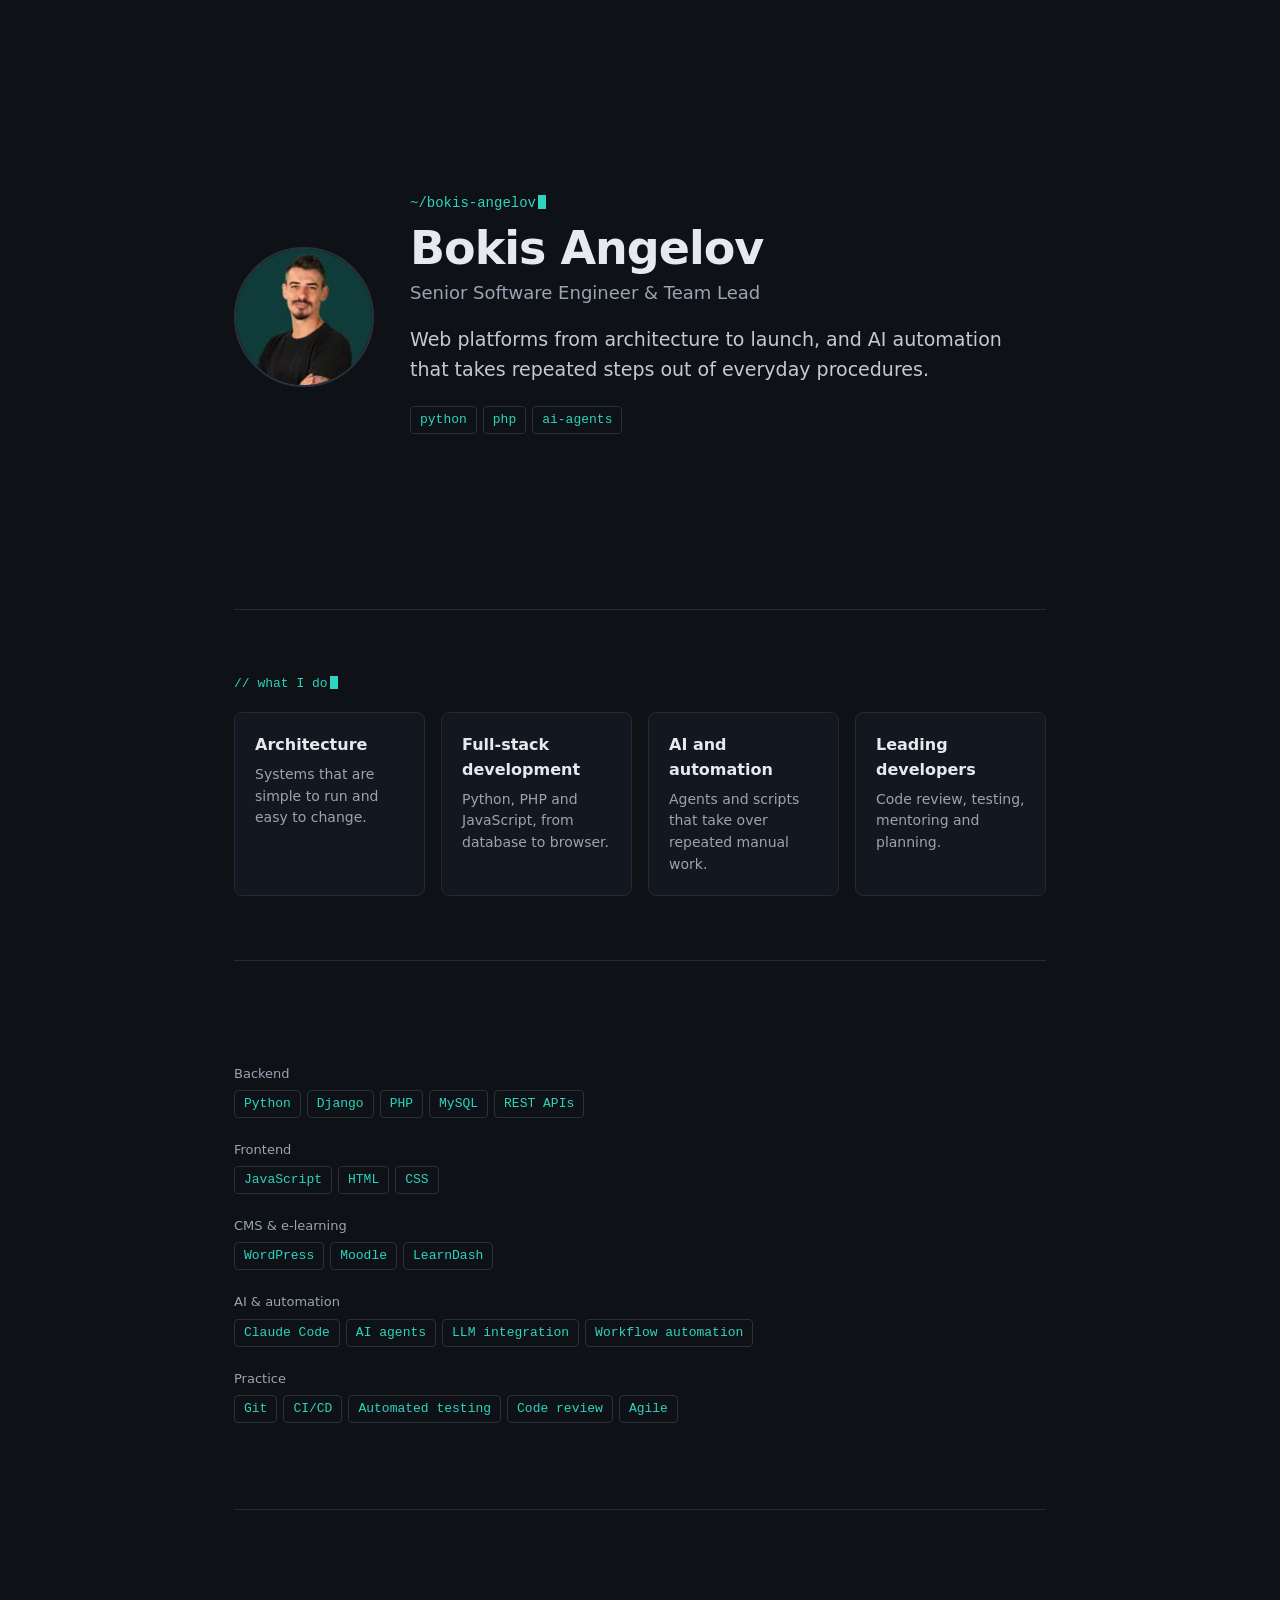
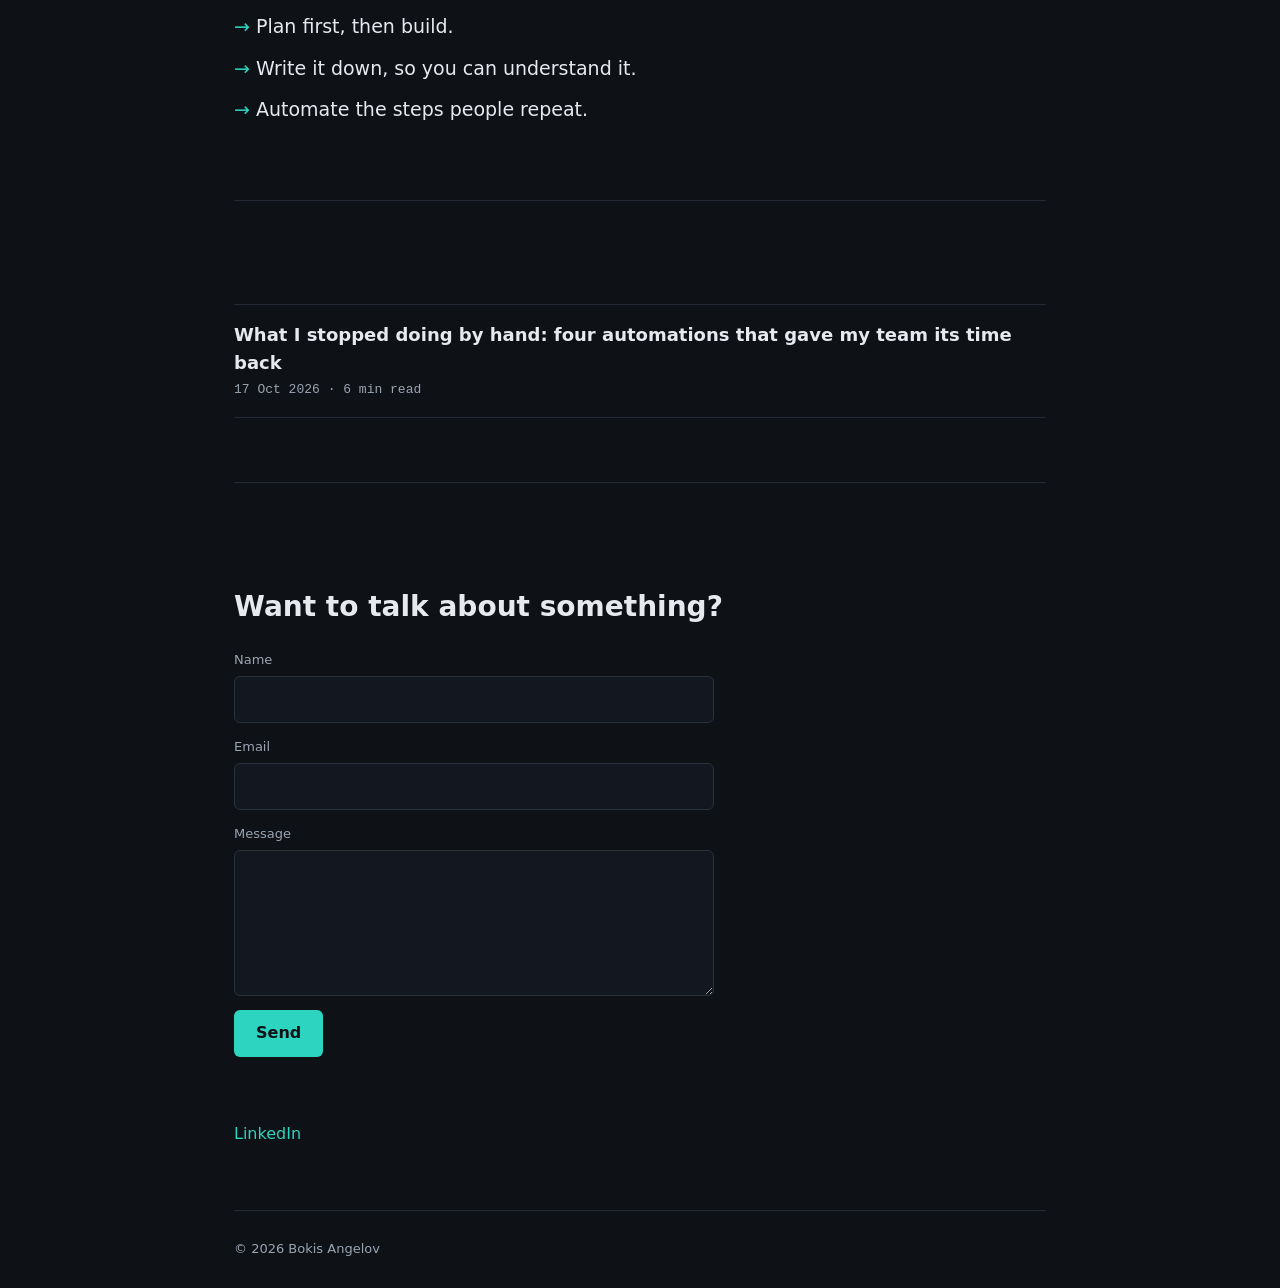
==== commit 69a2aaa3: "Remove email link from index.html Removed email link from the footer section." ====
--- a/index.html
+++ b/index.html
@@ -101,7 +101,6 @@
       </form>
       <p class="links reveal">
         <a href="https://www.linkedin.com/in/bokis-angelov/" target="_blank" rel="me noopener">LinkedIn</a>
-        <a href="mailto:bokisangelov@gmail.com">bokisangelov@gmail.com</a>
       </p>
     </section>
 
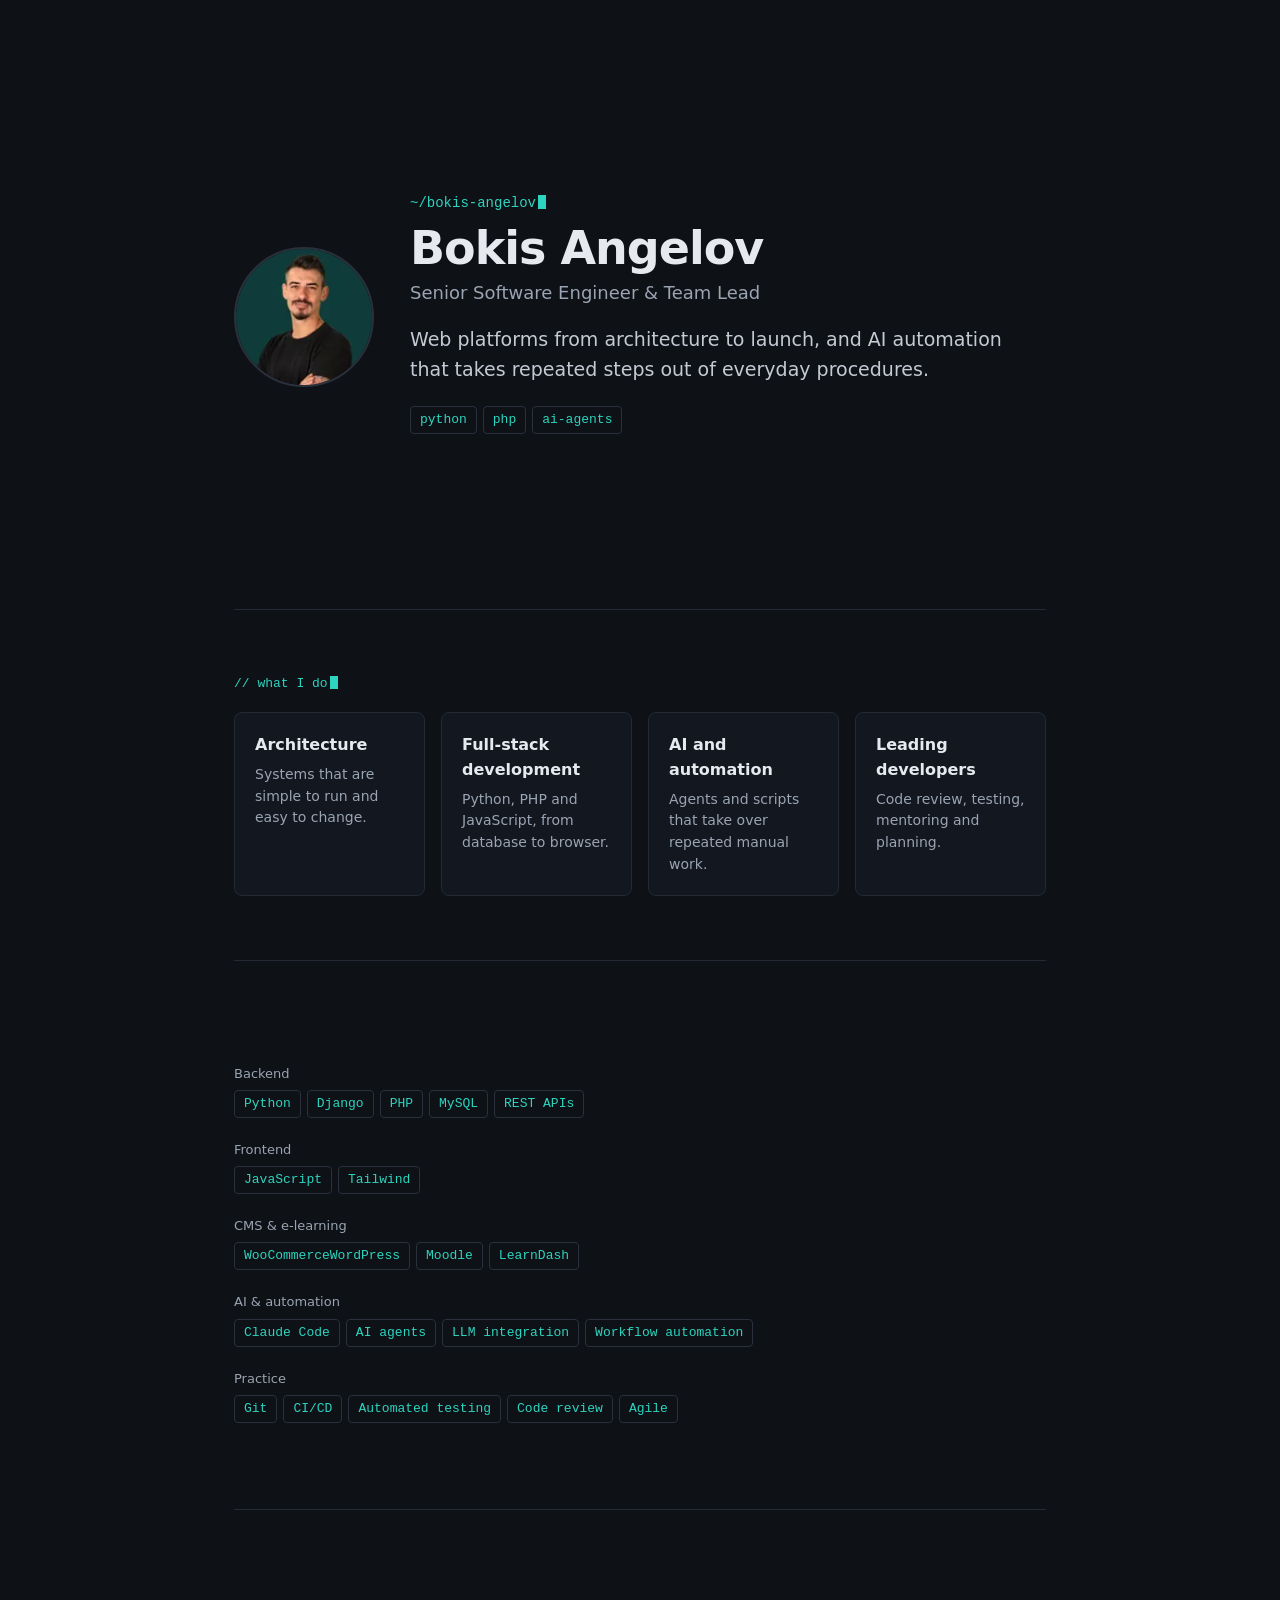
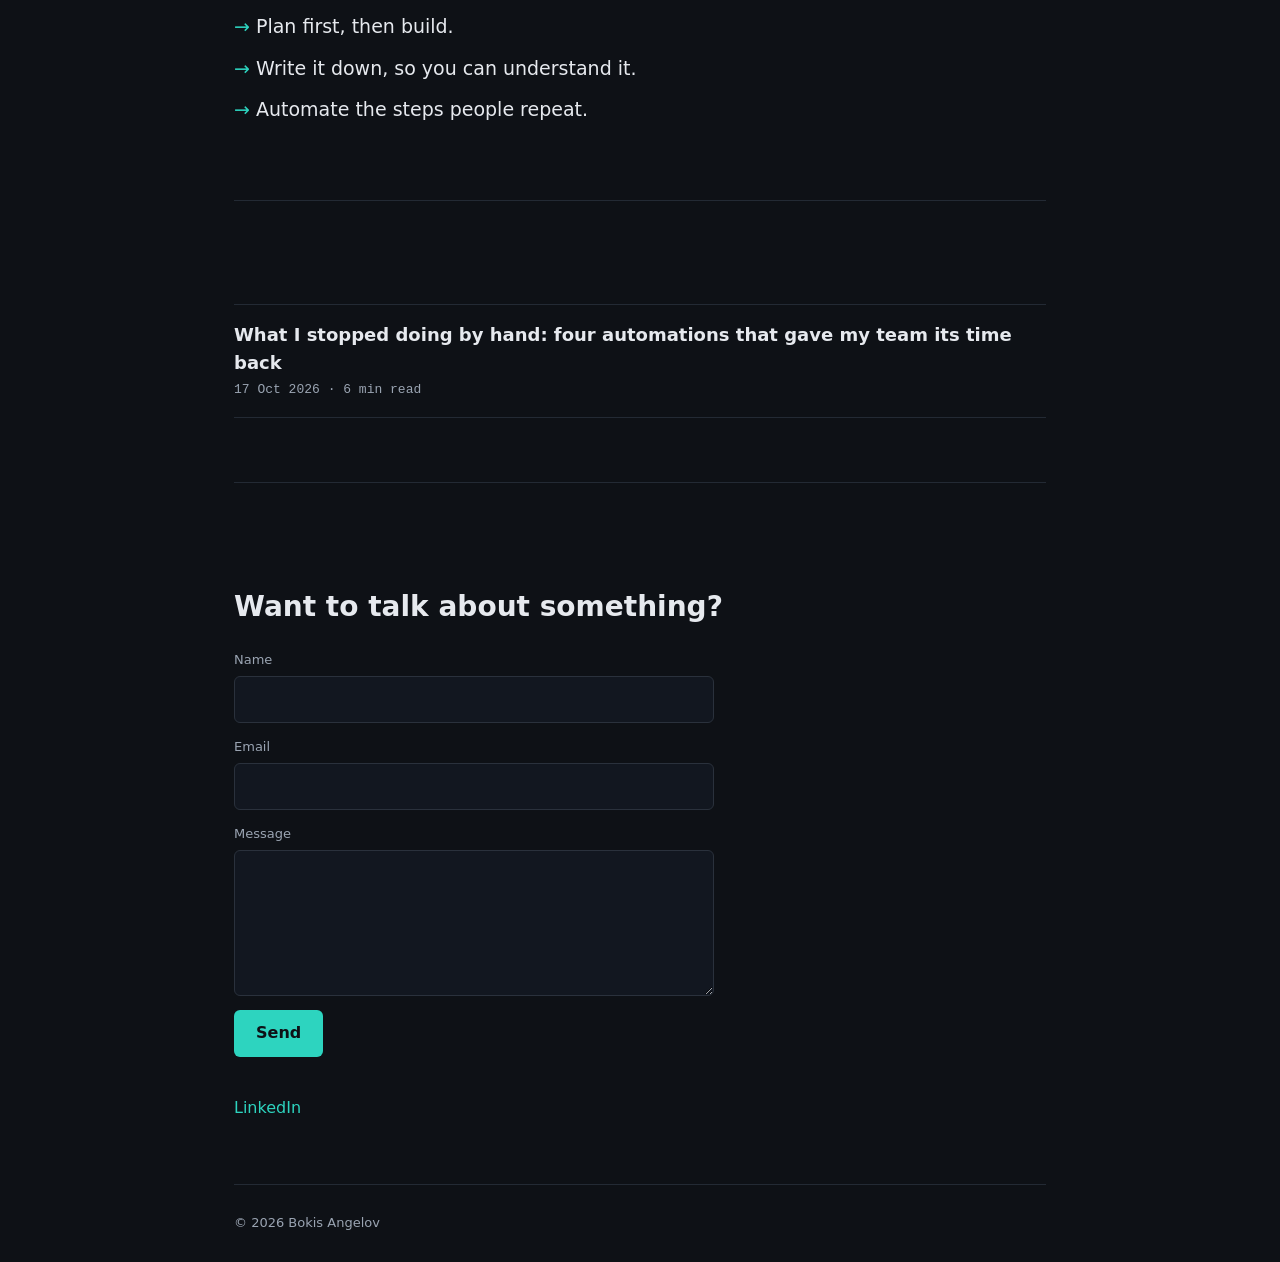
==== commit b1096f2a: "Update skills section in index.html" ====
--- a/index.html
+++ b/index.html
@@ -53,8 +53,8 @@
       <h2 id="h-skills" class="label reveal" data-type>// skills</h2>
       <dl class="skills">
         <div class="row reveal"><dt>Backend</dt><dd><span class="tag">Python</span><span class="tag">Django</span><span class="tag">PHP</span><span class="tag">MySQL</span><span class="tag">REST APIs</span></dd></div>
-        <div class="row reveal"><dt>Frontend</dt><dd><span class="tag">JavaScript</span><span class="tag">HTML</span><span class="tag">CSS</span></dd></div>
-        <div class="row reveal"><dt>CMS &amp; e-learning</dt><dd><span class="tag">WordPress</span><span class="tag">Moodle</span><span class="tag">LearnDash</span></dd></div>
+        <div class="row reveal"><dt>Frontend</dt><dd><span class="tag">JavaScript</span><span class="tag">Tailwind</span></dd></div>
+        <div class="row reveal"><dt>CMS &amp; e-learning</dt><dd><span class="tag">WooCommerceWordPress</span><span class="tag">Moodle</span><span class="tag">LearnDash</span></dd></div>
         <div class="row reveal"><dt>AI &amp; automation</dt><dd><span class="tag">Claude Code</span><span class="tag">AI agents</span><span class="tag">LLM integration</span><span class="tag">Workflow automation</span></dd></div>
         <div class="row reveal"><dt>Practice</dt><dd><span class="tag">Git</span><span class="tag">CI/CD</span><span class="tag">Automated testing</span><span class="tag">Code review</span><span class="tag">Agile</span></dd></div>
       </dl>
--- a/css/style.css
+++ b/css/style.css
@@ -131,7 +131,7 @@
 #form-status.ok { color: var(--accent); }
 #form-status.err { color: #f59e8b; }
 
-.links { margin: 26px 0 0; display: flex; flex-wrap: wrap; gap: 8px 22px; }
+.links { margin: 0; display: flex; flex-wrap: wrap; gap: 8px 22px; }
 
 footer p { color: var(--muted); font-size: 13px; margin: 0; padding: 28px 0; }
 
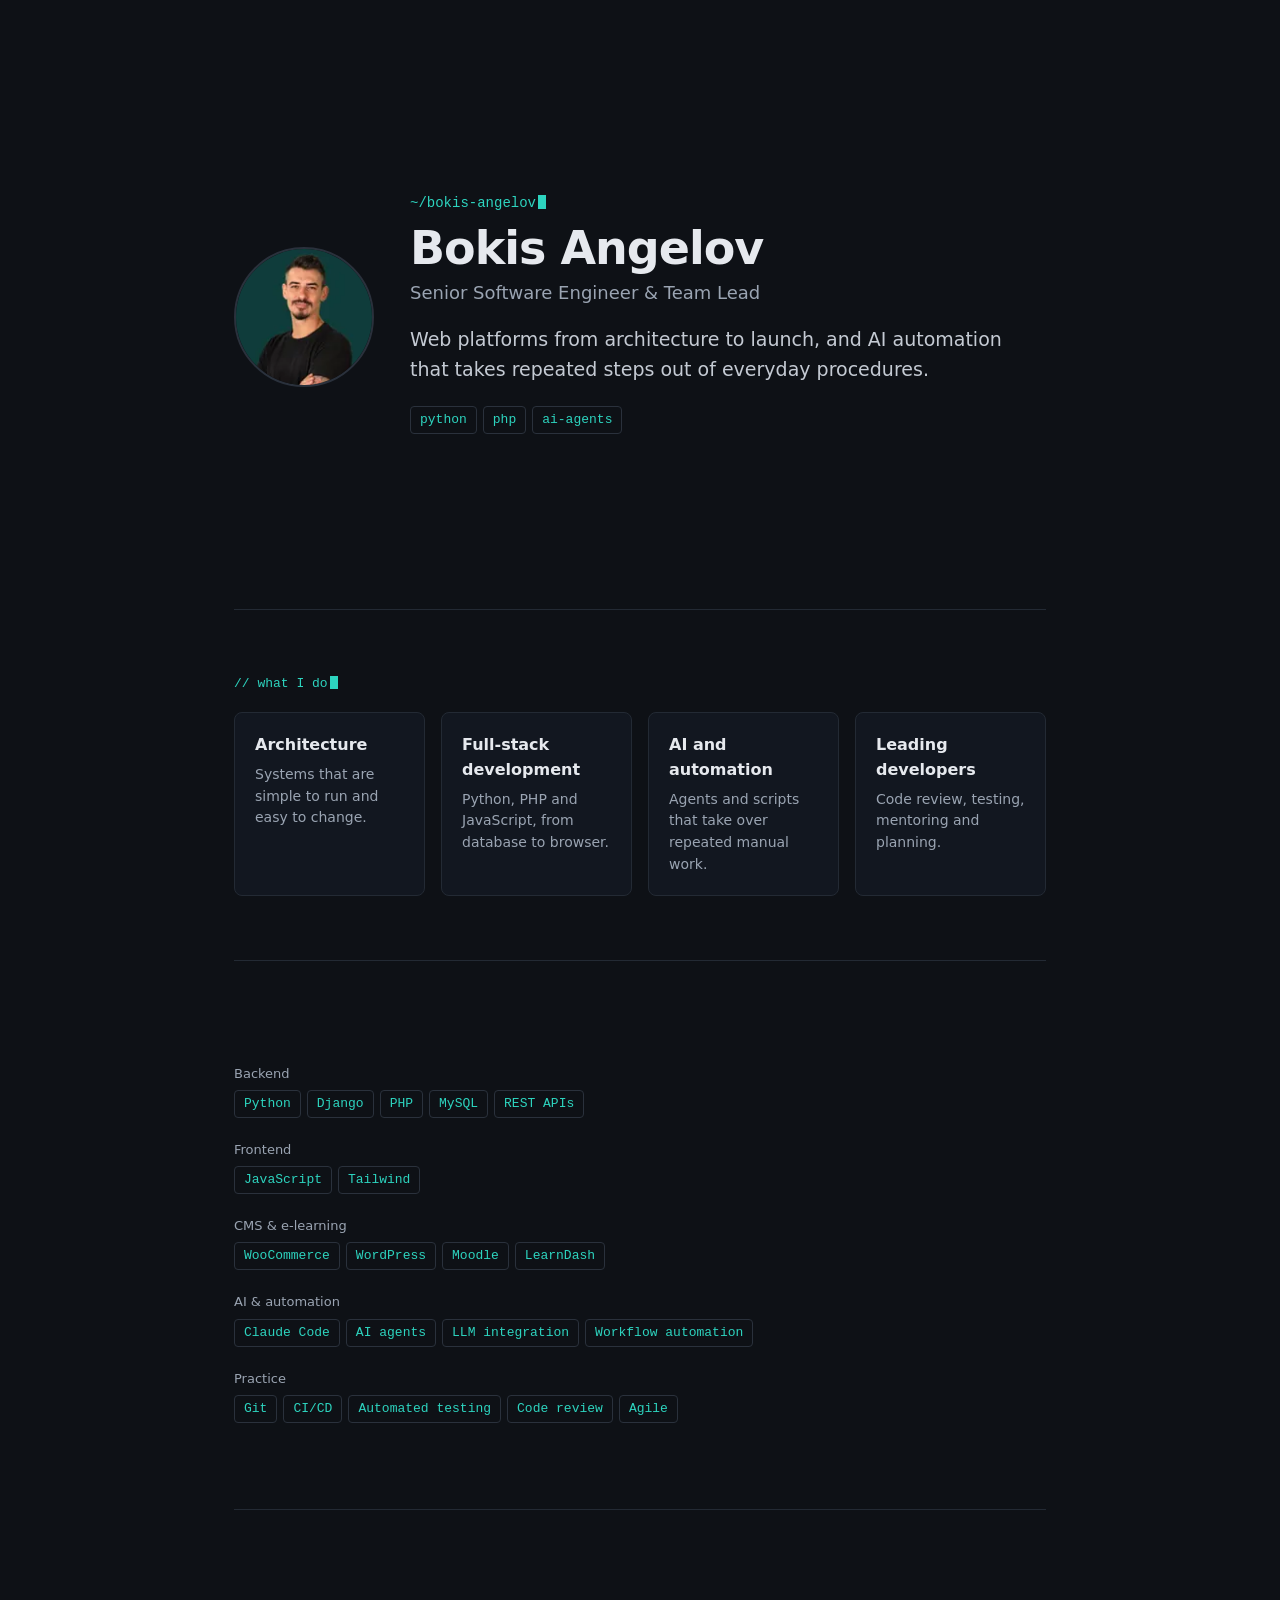
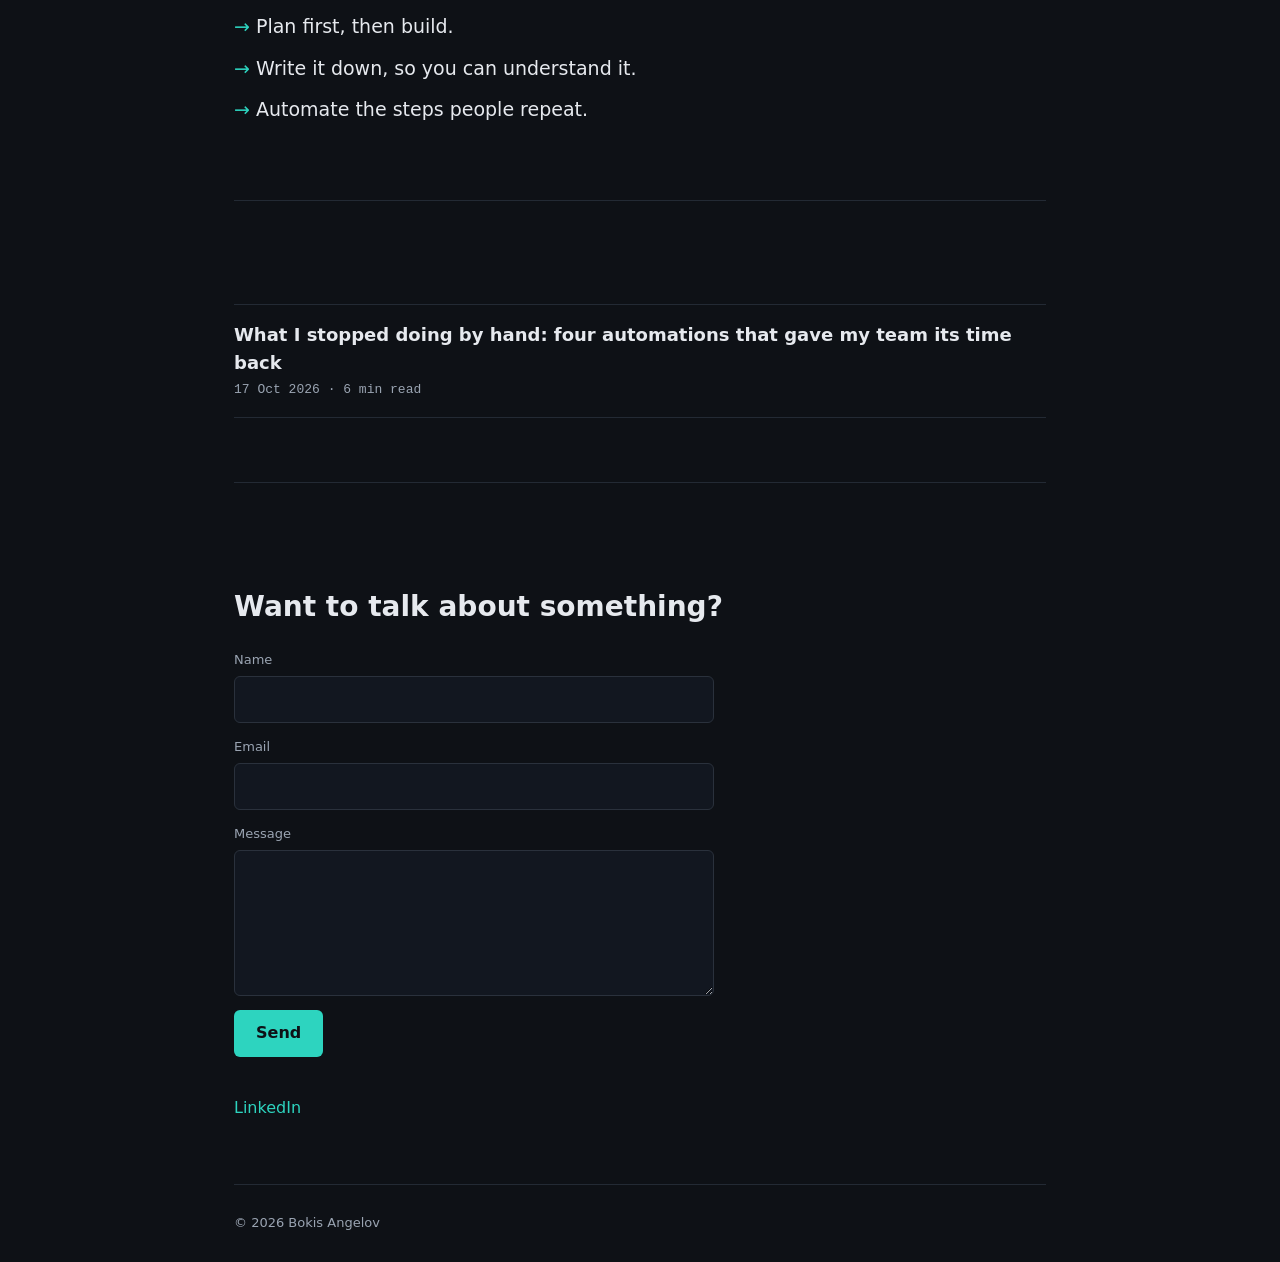
==== commit 4455eb6f: "Fix CMS tags in skills section of index.html" ====
--- a/index.html
+++ b/index.html
@@ -54,7 +54,7 @@
       <dl class="skills">
         <div class="row reveal"><dt>Backend</dt><dd><span class="tag">Python</span><span class="tag">Django</span><span class="tag">PHP</span><span class="tag">MySQL</span><span class="tag">REST APIs</span></dd></div>
         <div class="row reveal"><dt>Frontend</dt><dd><span class="tag">JavaScript</span><span class="tag">Tailwind</span></dd></div>
-        <div class="row reveal"><dt>CMS &amp; e-learning</dt><dd><span class="tag">WooCommerceWordPress</span><span class="tag">Moodle</span><span class="tag">LearnDash</span></dd></div>
+        <div class="row reveal"><dt>CMS &amp; e-learning</dt><dd><span class="tag">WooCommerce</span><span class="tag">WordPress</span><span class="tag">Moodle</span><span class="tag">LearnDash</span></dd></div>
         <div class="row reveal"><dt>AI &amp; automation</dt><dd><span class="tag">Claude Code</span><span class="tag">AI agents</span><span class="tag">LLM integration</span><span class="tag">Workflow automation</span></dd></div>
         <div class="row reveal"><dt>Practice</dt><dd><span class="tag">Git</span><span class="tag">CI/CD</span><span class="tag">Automated testing</span><span class="tag">Code review</span><span class="tag">Agile</span></dd></div>
       </dl>
